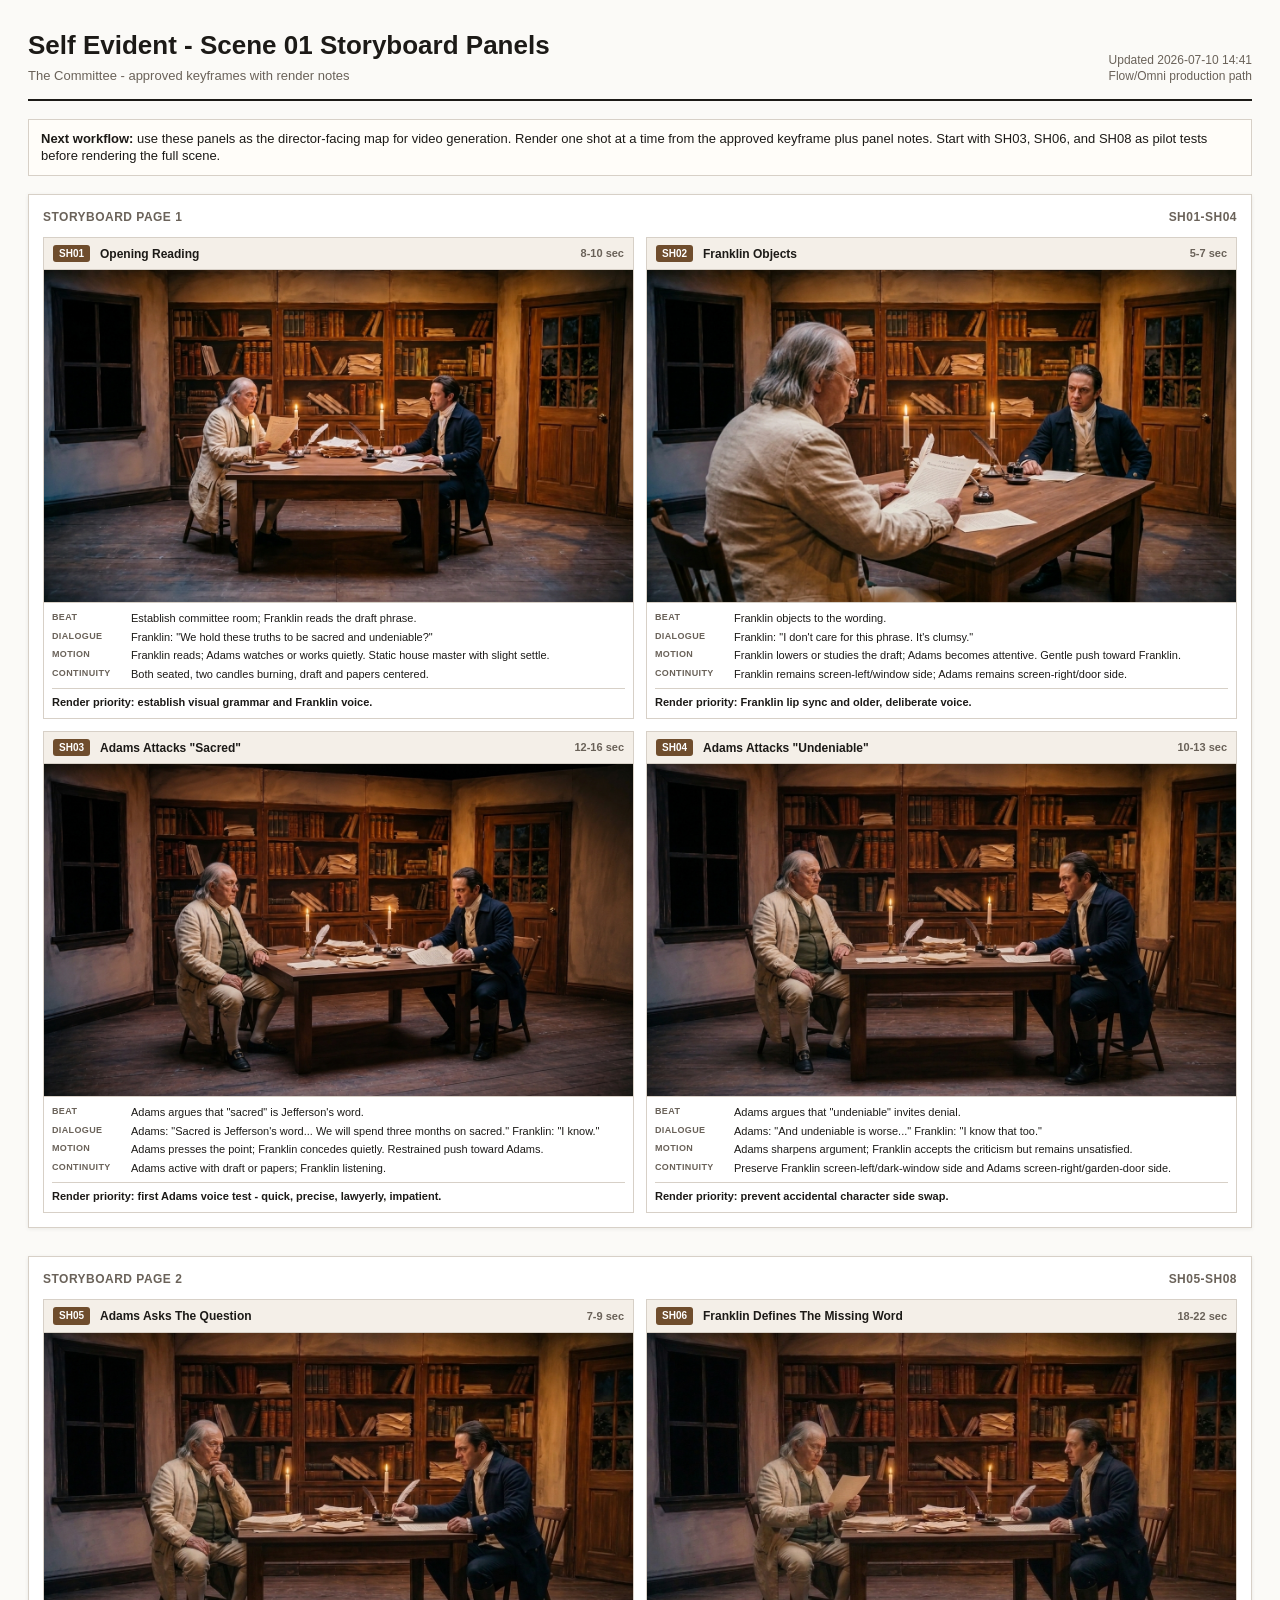
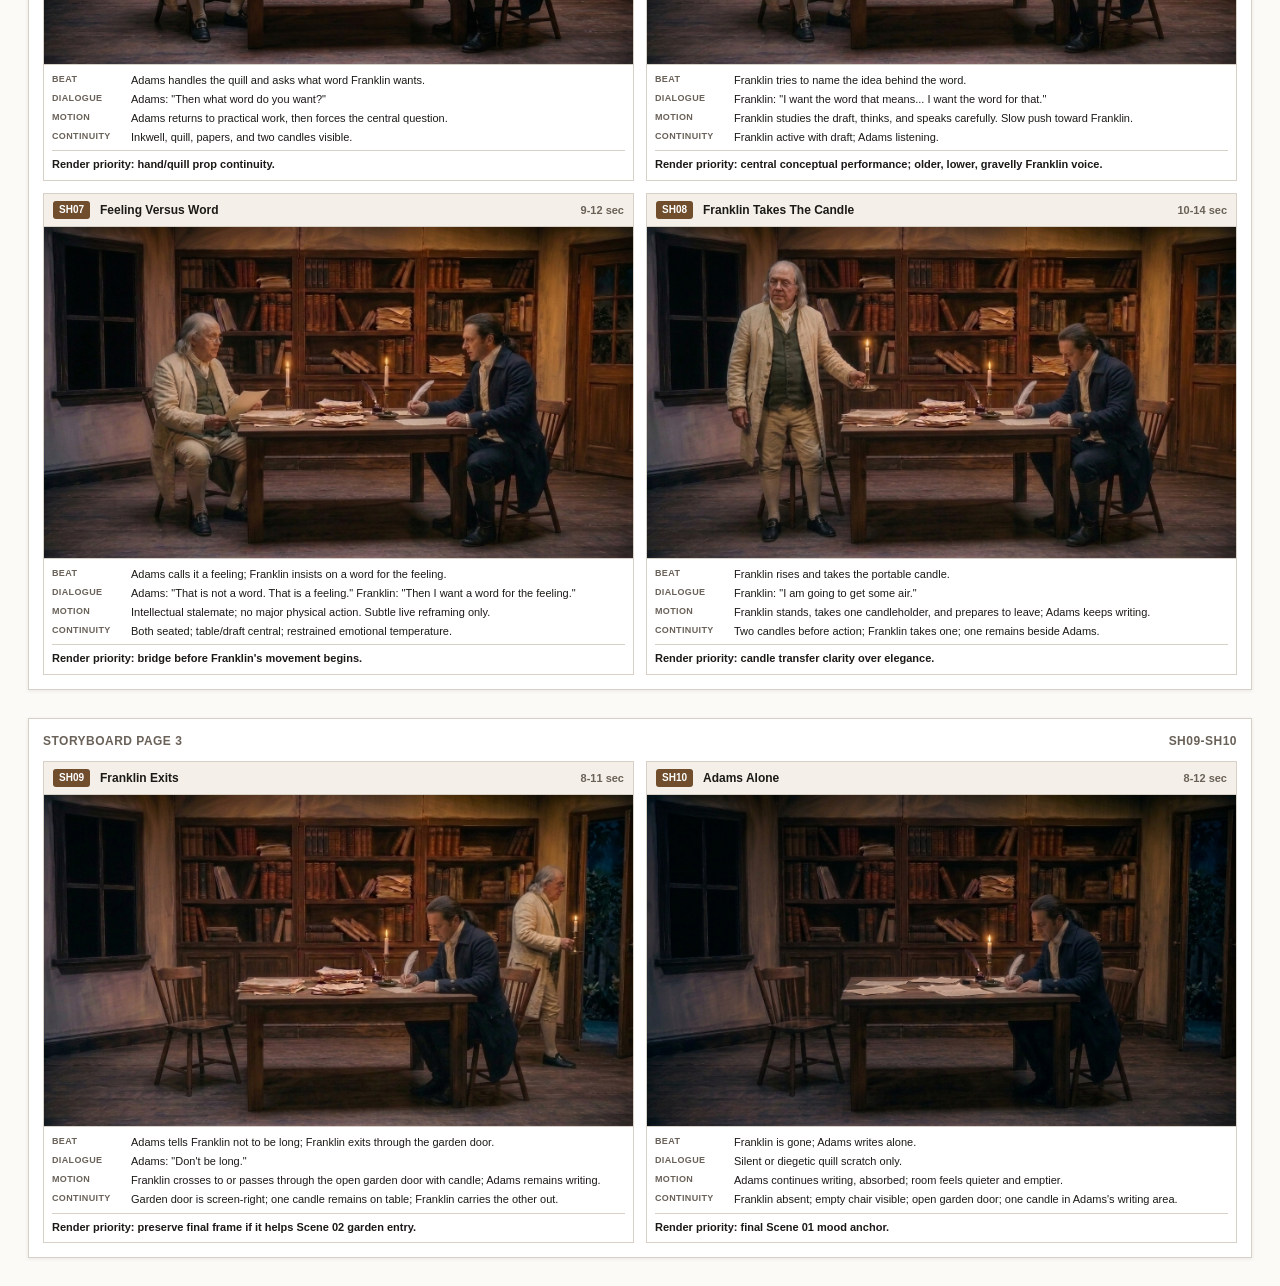
==== self-evident/storyboard/scene-01-storyboard-panels/index.html @ 18ba49cf "Initial commit: Self Evident project site Site content copied from the sites-plugin-sites-openai-bun" ====
<!doctype html>
<html lang="en">
<head>
  <meta charset="utf-8">
  <meta name="viewport" content="width=device-width, initial-scale=1">
  <title>Self Evident - Scene 01 Storyboard Panels</title>
  <style>
    :root {
      --ink: #1c1a17;
      --muted: #6a6259;
      --line: #d7d0c7;
      --paper: #fbfaf7;
      --panel: #ffffff;
      --accent: #6f4d2d;
    }

    * {
      box-sizing: border-box;
    }

    body {
      margin: 0;
      color: var(--ink);
      background: var(--paper);
      font-family: -apple-system, BlinkMacSystemFont, "Segoe UI", sans-serif;
      line-height: 1.35;
    }

    main {
      max-width: 1320px;
      margin: 0 auto;
      padding: 28px;
    }

    header {
      display: grid;
      grid-template-columns: 1fr auto;
      gap: 24px;
      align-items: end;
      border-bottom: 2px solid var(--ink);
      padding-bottom: 14px;
      margin-bottom: 18px;
    }

    h1 {
      margin: 0 0 4px;
      font-size: 26px;
      letter-spacing: 0;
    }

    .subtitle {
      color: var(--muted);
      font-size: 13px;
    }

    .meta {
      color: var(--muted);
      font-size: 12px;
      text-align: right;
    }

    .workflow {
      margin: 0 0 18px;
      padding: 10px 12px;
      border: 1px solid var(--line);
      background: #fffdf9;
      font-size: 13px;
    }

    .storyboard-pages {
      display: grid;
      gap: 28px;
    }

    .storyboard-page {
      background: #fff;
      border: 1px solid var(--line);
      padding: 14px;
      break-inside: avoid;
      page-break-inside: avoid;
      box-shadow: 0 1px 4px rgba(28, 26, 23, .08);
    }

    .page-header {
      display: flex;
      justify-content: space-between;
      gap: 16px;
      align-items: center;
      margin-bottom: 12px;
      color: var(--muted);
      font-size: 12px;
      font-weight: 700;
      text-transform: uppercase;
      letter-spacing: .04em;
    }

    .page-grid {
      display: grid;
      grid-template-columns: repeat(2, minmax(0, 1fr));
      gap: 12px;
    }

    .panel {
      background: var(--panel);
      border: 1px solid var(--line);
      break-inside: avoid;
      page-break-inside: avoid;
    }

    .panel-title {
      display: grid;
      grid-template-columns: auto 1fr auto;
      gap: 10px;
      align-items: center;
      padding: 7px 9px;
      border-bottom: 1px solid var(--line);
      background: #f4efe8;
      font-size: 12px;
      font-weight: 700;
    }

    .shot-id {
      color: #fff;
      background: var(--accent);
      padding: 2px 6px;
      border-radius: 3px;
      font-size: 10px;
      white-space: nowrap;
    }

    .duration {
      color: var(--muted);
      font-weight: 600;
      font-size: 11px;
      white-space: nowrap;
    }

    figure {
      margin: 0;
      background: #15120f;
      border-bottom: 1px solid var(--line);
    }

    img {
      display: block;
      width: 100%;
      aspect-ratio: 16 / 9;
      object-fit: cover;
    }

    .notes {
      display: grid;
      gap: 4px;
      padding: 8px;
      font-size: 11px;
    }

    .row {
      display: grid;
      grid-template-columns: 72px 1fr;
      gap: 7px;
    }

    .label {
      color: var(--muted);
      font-weight: 700;
      text-transform: uppercase;
      font-size: 9px;
      letter-spacing: .04em;
    }

    .priority {
      border-top: 1px solid var(--line);
      margin-top: 2px;
      padding-top: 6px;
      color: var(--ink);
      font-weight: 600;
    }

    @media print {
      body {
        background: #fff;
      }

      main {
        max-width: none;
        padding: 8mm;
      }

      .storyboard-pages {
        gap: 0;
      }

      .storyboard-page {
        min-height: 260mm;
        box-shadow: none;
        border: 0;
        padding: 0;
        page-break-after: always;
      }

      .panel {
        break-inside: avoid;
        page-break-inside: avoid;
      }

      .workflow {
        break-after: avoid;
      }
    }

    @media (max-width: 860px) {
      main {
        padding: 16px;
      }

      header,
      .page-grid {
        grid-template-columns: 1fr;
      }

      .storyboard-page {
        padding: 10px;
      }

      .meta {
        text-align: left;
      }
    }
  </style>
</head>
<body>
  <main>
    <header>
      <div>
        <h1>Self Evident - Scene 01 Storyboard Panels</h1>
        <div class="subtitle">The Committee - approved keyframes with render notes</div>
      </div>
      <div class="meta">
        Updated 2026-07-10 14:41<br>
        Flow/Omni production path
      </div>
    </header>

    <section class="workflow">
      <strong>Next workflow:</strong> use these panels as the director-facing map for video generation. Render one shot at a time from the approved keyframe plus panel notes. Start with SH03, SH06, and SH08 as pilot tests before rendering the full scene.
    </section>

    <section class="storyboard-pages">
      <section class="storyboard-page">
        <div class="page-header"><span>Storyboard Page 1</span><span>SH01-SH04</span></div>
        <div class="page-grid">
      <article class="panel">
        <div class="panel-title"><span class="shot-id">SH01</span><span>Opening Reading</span><span class="duration">8-10 sec</span></div>
        <figure><img src="../../keyframes/SE_S01_SH01_KF_v01.png" alt="SH01 keyframe"></figure>
        <div class="notes">
          <div class="row"><div class="label">Beat</div><div>Establish committee room; Franklin reads the draft phrase.</div></div>
          <div class="row"><div class="label">Dialogue</div><div>Franklin: "We hold these truths to be sacred and undeniable?"</div></div>
          <div class="row"><div class="label">Motion</div><div>Franklin reads; Adams watches or works quietly. Static house master with slight settle.</div></div>
          <div class="row"><div class="label">Continuity</div><div>Both seated, two candles burning, draft and papers centered.</div></div>
          <div class="priority">Render priority: establish visual grammar and Franklin voice.</div>
        </div>
      </article>

      <article class="panel">
        <div class="panel-title"><span class="shot-id">SH02</span><span>Franklin Objects</span><span class="duration">5-7 sec</span></div>
        <figure><img src="../../keyframes/SE_S01_SH02_KF_v01.png" alt="SH02 keyframe"></figure>
        <div class="notes">
          <div class="row"><div class="label">Beat</div><div>Franklin objects to the wording.</div></div>
          <div class="row"><div class="label">Dialogue</div><div>Franklin: "I don't care for this phrase. It's clumsy."</div></div>
          <div class="row"><div class="label">Motion</div><div>Franklin lowers or studies the draft; Adams becomes attentive. Gentle push toward Franklin.</div></div>
          <div class="row"><div class="label">Continuity</div><div>Franklin remains screen-left/window side; Adams remains screen-right/door side.</div></div>
          <div class="priority">Render priority: Franklin lip sync and older, deliberate voice.</div>
        </div>
      </article>

      <article class="panel">
        <div class="panel-title"><span class="shot-id">SH03</span><span>Adams Attacks "Sacred"</span><span class="duration">12-16 sec</span></div>
        <figure><img src="../../keyframes/SE_S01_SH03_KF_v01.png" alt="SH03 keyframe"></figure>
        <div class="notes">
          <div class="row"><div class="label">Beat</div><div>Adams argues that "sacred" is Jefferson's word.</div></div>
          <div class="row"><div class="label">Dialogue</div><div>Adams: "Sacred is Jefferson's word... We will spend three months on sacred." Franklin: "I know."</div></div>
          <div class="row"><div class="label">Motion</div><div>Adams presses the point; Franklin concedes quietly. Restrained push toward Adams.</div></div>
          <div class="row"><div class="label">Continuity</div><div>Adams active with draft or papers; Franklin listening.</div></div>
          <div class="priority">Render priority: first Adams voice test - quick, precise, lawyerly, impatient.</div>
        </div>
      </article>

      <article class="panel">
        <div class="panel-title"><span class="shot-id">SH04</span><span>Adams Attacks "Undeniable"</span><span class="duration">10-13 sec</span></div>
        <figure><img src="../../keyframes/SE_S01_SH04_KF_v01.png" alt="SH04 keyframe"></figure>
        <div class="notes">
          <div class="row"><div class="label">Beat</div><div>Adams argues that "undeniable" invites denial.</div></div>
          <div class="row"><div class="label">Dialogue</div><div>Adams: "And undeniable is worse..." Franklin: "I know that too."</div></div>
          <div class="row"><div class="label">Motion</div><div>Adams sharpens argument; Franklin accepts the criticism but remains unsatisfied.</div></div>
          <div class="row"><div class="label">Continuity</div><div>Preserve Franklin screen-left/dark-window side and Adams screen-right/garden-door side.</div></div>
          <div class="priority">Render priority: prevent accidental character side swap.</div>
        </div>
      </article>

        </div>
      </section>

      <section class="storyboard-page">
        <div class="page-header"><span>Storyboard Page 2</span><span>SH05-SH08</span></div>
        <div class="page-grid">

      <article class="panel">
        <div class="panel-title"><span class="shot-id">SH05</span><span>Adams Asks The Question</span><span class="duration">7-9 sec</span></div>
        <figure><img src="../../keyframes/SE_S01_SH05_KF_v01.png" alt="SH05 keyframe"></figure>
        <div class="notes">
          <div class="row"><div class="label">Beat</div><div>Adams handles the quill and asks what word Franklin wants.</div></div>
          <div class="row"><div class="label">Dialogue</div><div>Adams: "Then what word do you want?"</div></div>
          <div class="row"><div class="label">Motion</div><div>Adams returns to practical work, then forces the central question.</div></div>
          <div class="row"><div class="label">Continuity</div><div>Inkwell, quill, papers, and two candles visible.</div></div>
          <div class="priority">Render priority: hand/quill prop continuity.</div>
        </div>
      </article>

      <article class="panel">
        <div class="panel-title"><span class="shot-id">SH06</span><span>Franklin Defines The Missing Word</span><span class="duration">18-22 sec</span></div>
        <figure><img src="../../keyframes/SE_S01_SH06_KF_v01.png" alt="SH06 keyframe"></figure>
        <div class="notes">
          <div class="row"><div class="label">Beat</div><div>Franklin tries to name the idea behind the word.</div></div>
          <div class="row"><div class="label">Dialogue</div><div>Franklin: "I want the word that means... I want the word for that."</div></div>
          <div class="row"><div class="label">Motion</div><div>Franklin studies the draft, thinks, and speaks carefully. Slow push toward Franklin.</div></div>
          <div class="row"><div class="label">Continuity</div><div>Franklin active with draft; Adams listening.</div></div>
          <div class="priority">Render priority: central conceptual performance; older, lower, gravelly Franklin voice.</div>
        </div>
      </article>

      <article class="panel">
        <div class="panel-title"><span class="shot-id">SH07</span><span>Feeling Versus Word</span><span class="duration">9-12 sec</span></div>
        <figure><img src="../../keyframes/SE_S01_SH07_KF_v01.png" alt="SH07 keyframe"></figure>
        <div class="notes">
          <div class="row"><div class="label">Beat</div><div>Adams calls it a feeling; Franklin insists on a word for the feeling.</div></div>
          <div class="row"><div class="label">Dialogue</div><div>Adams: "That is not a word. That is a feeling." Franklin: "Then I want a word for the feeling."</div></div>
          <div class="row"><div class="label">Motion</div><div>Intellectual stalemate; no major physical action. Subtle live reframing only.</div></div>
          <div class="row"><div class="label">Continuity</div><div>Both seated; table/draft central; restrained emotional temperature.</div></div>
          <div class="priority">Render priority: bridge before Franklin's movement begins.</div>
        </div>
      </article>

      <article class="panel">
        <div class="panel-title"><span class="shot-id">SH08</span><span>Franklin Takes The Candle</span><span class="duration">10-14 sec</span></div>
        <figure><img src="../../keyframes/SE_S01_SH08_KF_v01.png" alt="SH08 keyframe"></figure>
        <div class="notes">
          <div class="row"><div class="label">Beat</div><div>Franklin rises and takes the portable candle.</div></div>
          <div class="row"><div class="label">Dialogue</div><div>Franklin: "I am going to get some air."</div></div>
          <div class="row"><div class="label">Motion</div><div>Franklin stands, takes one candleholder, and prepares to leave; Adams keeps writing.</div></div>
          <div class="row"><div class="label">Continuity</div><div>Two candles before action; Franklin takes one; one remains beside Adams.</div></div>
          <div class="priority">Render priority: candle transfer clarity over elegance.</div>
        </div>
      </article>

        </div>
      </section>

      <section class="storyboard-page">
        <div class="page-header"><span>Storyboard Page 3</span><span>SH09-SH10</span></div>
        <div class="page-grid">

      <article class="panel">
        <div class="panel-title"><span class="shot-id">SH09</span><span>Franklin Exits</span><span class="duration">8-11 sec</span></div>
        <figure><img src="../../keyframes/SE_S01_SH09_KF_v01.png" alt="SH09 keyframe"></figure>
        <div class="notes">
          <div class="row"><div class="label">Beat</div><div>Adams tells Franklin not to be long; Franklin exits through the garden door.</div></div>
          <div class="row"><div class="label">Dialogue</div><div>Adams: "Don't be long."</div></div>
          <div class="row"><div class="label">Motion</div><div>Franklin crosses to or passes through the open garden door with candle; Adams remains writing.</div></div>
          <div class="row"><div class="label">Continuity</div><div>Garden door is screen-right; one candle remains on table; Franklin carries the other out.</div></div>
          <div class="priority">Render priority: preserve final frame if it helps Scene 02 garden entry.</div>
        </div>
      </article>

      <article class="panel">
        <div class="panel-title"><span class="shot-id">SH10</span><span>Adams Alone</span><span class="duration">8-12 sec</span></div>
        <figure><img src="../../keyframes/SE_S01_SH10_KF_v01.png" alt="SH10 keyframe"></figure>
        <div class="notes">
          <div class="row"><div class="label">Beat</div><div>Franklin is gone; Adams writes alone.</div></div>
          <div class="row"><div class="label">Dialogue</div><div>Silent or diegetic quill scratch only.</div></div>
          <div class="row"><div class="label">Motion</div><div>Adams continues writing, absorbed; room feels quieter and emptier.</div></div>
          <div class="row"><div class="label">Continuity</div><div>Franklin absent; empty chair visible; open garden door; one candle in Adams's writing area.</div></div>
          <div class="priority">Render priority: final Scene 01 mood anchor.</div>
        </div>
      </article>

        </div>
      </section>
    </section>
  </main>
</body>
</html>
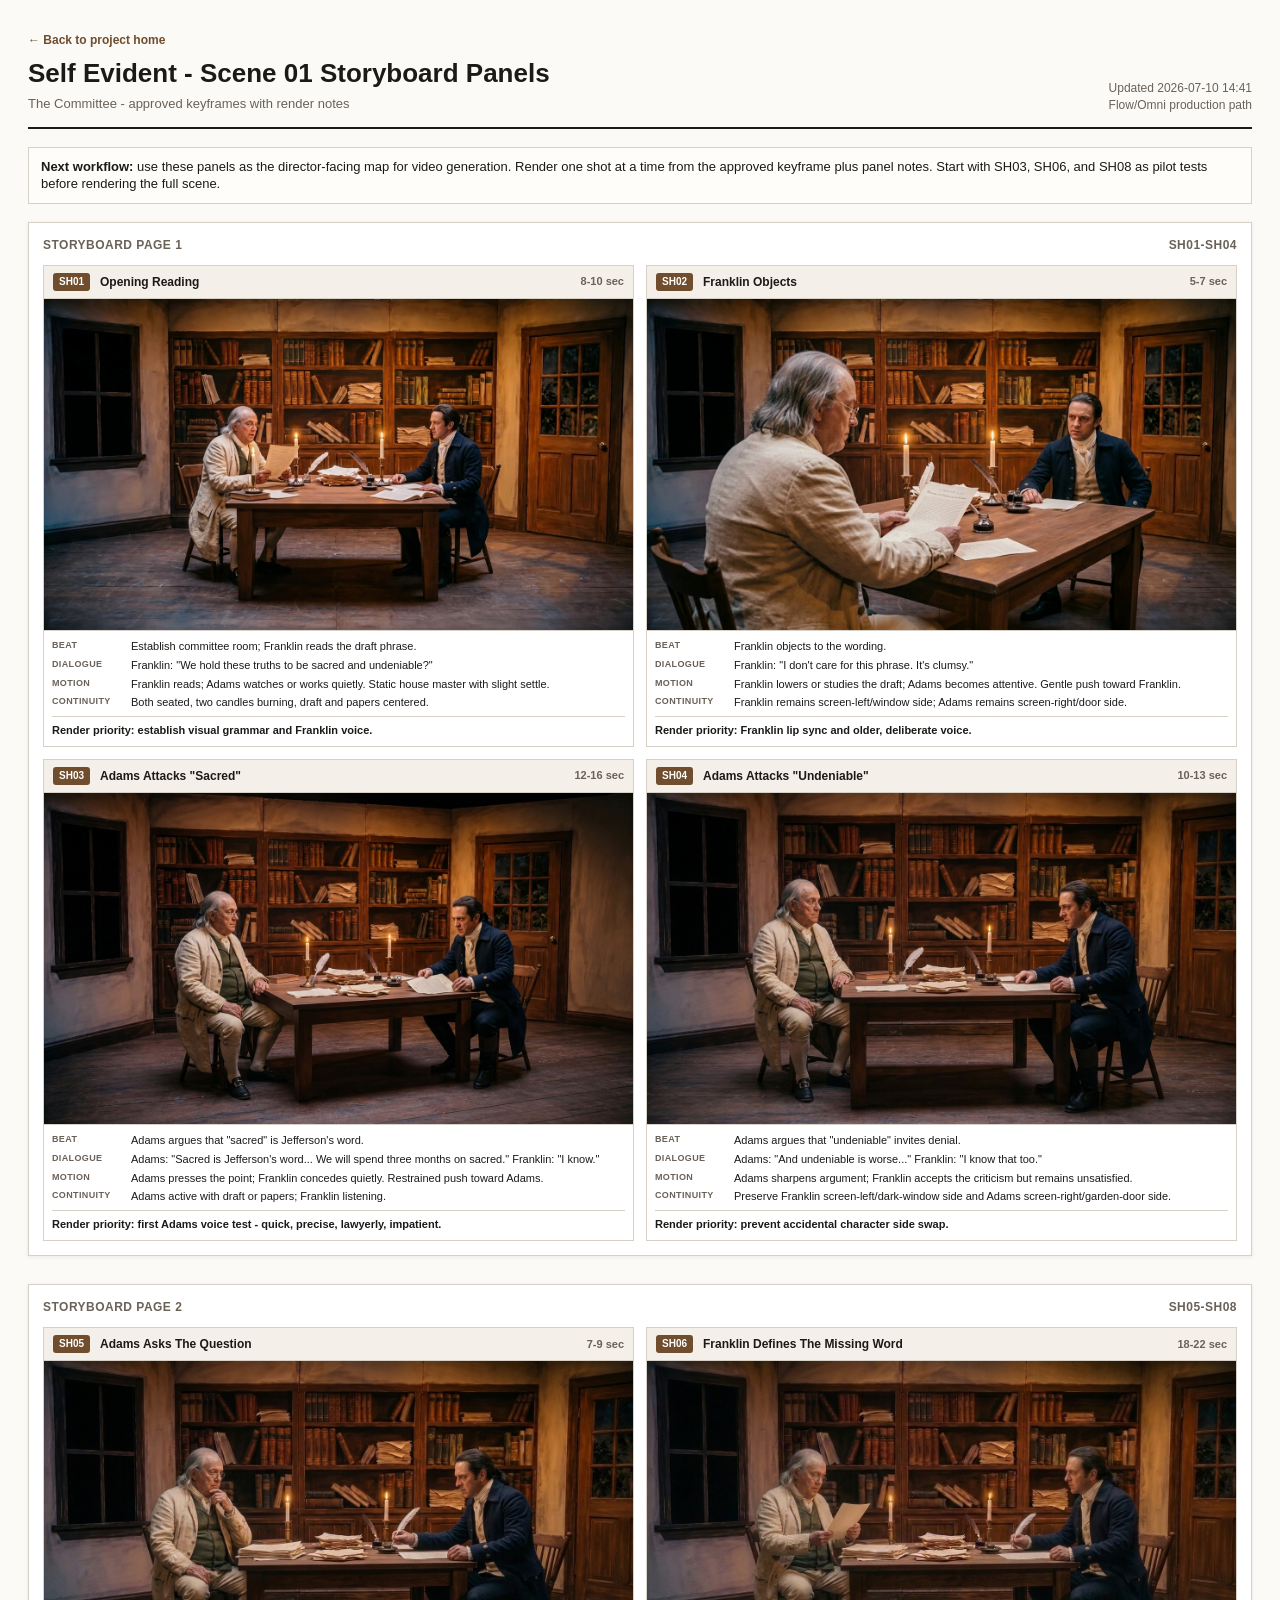
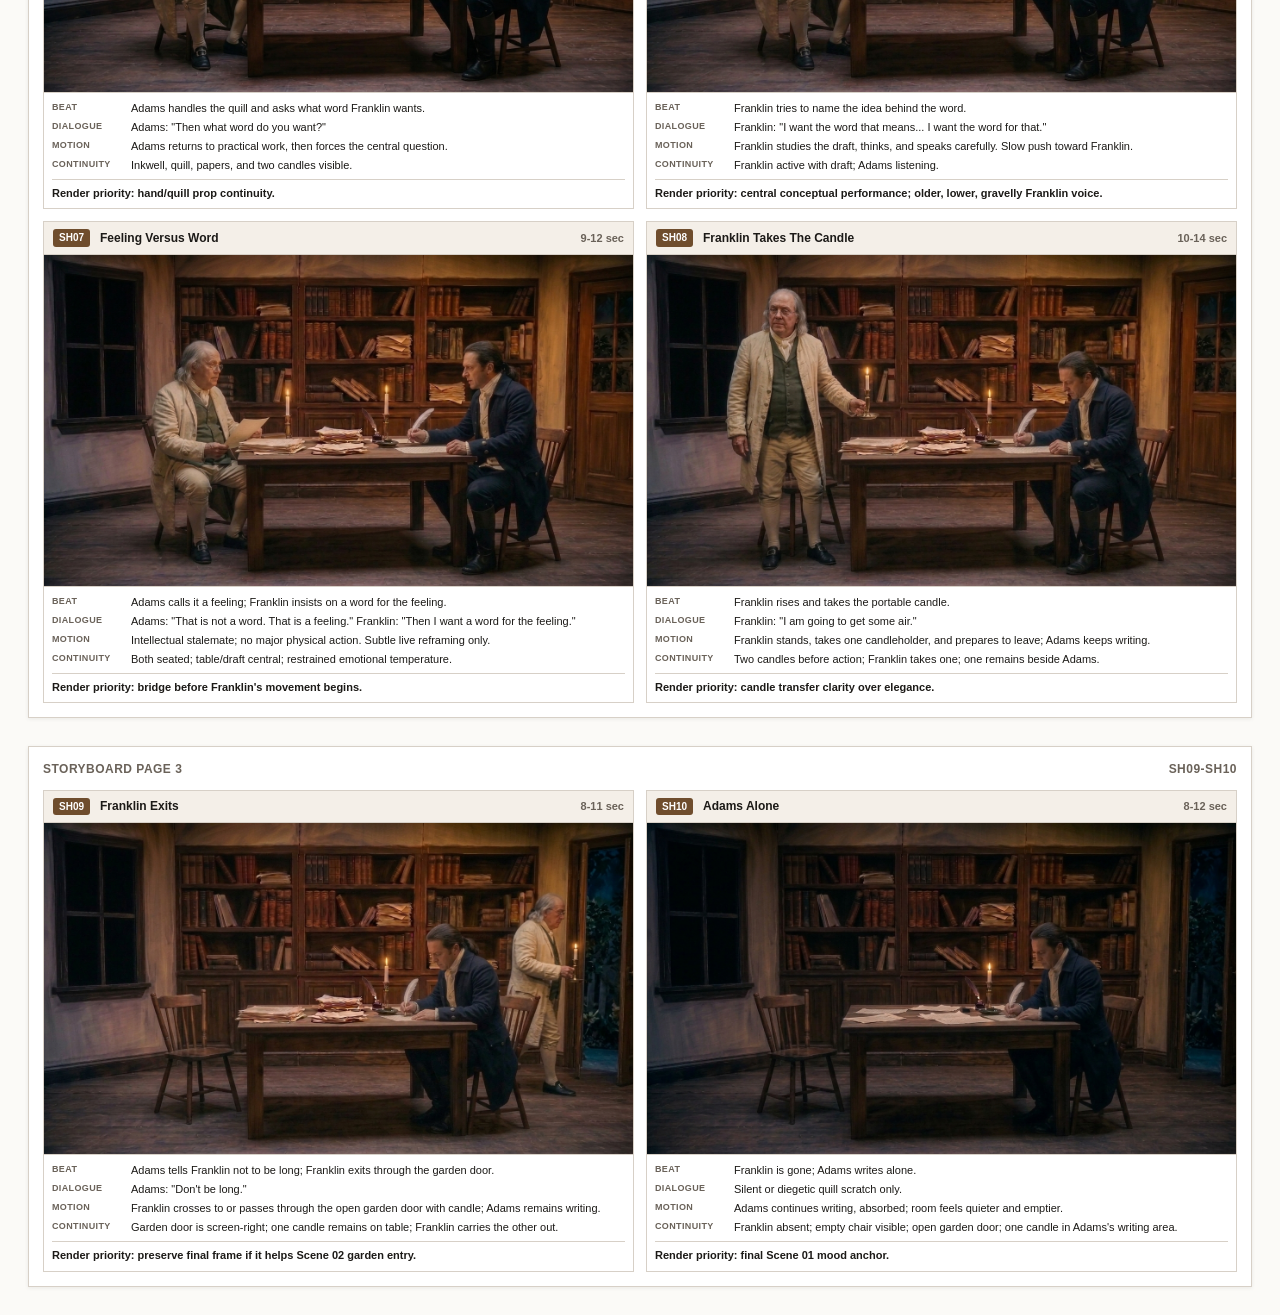
==== commit 4661ab13: "Add back-to-home link on storyboard pages" ====
--- a/self-evident/storyboard/scene-01-storyboard-panels/index.html
+++ b/self-evident/storyboard/scene-01-storyboard-panels/index.html
@@ -48,6 +48,19 @@
       letter-spacing: 0;
     }
 
+    .home-link {
+      display: inline-block;
+      margin-bottom: 8px;
+      color: var(--accent);
+      font-size: 12px;
+      font-weight: 700;
+      text-decoration: none;
+    }
+
+    .home-link:hover {
+      text-decoration: underline;
+    }
+
     .subtitle {
       color: var(--muted);
       font-size: 13px;
@@ -233,6 +246,7 @@
   <main>
     <header>
       <div>
+        <a class="home-link" href="../../../index.html">&larr; Back to project home</a>
         <h1>Self Evident - Scene 01 Storyboard Panels</h1>
         <div class="subtitle">The Committee - approved keyframes with render notes</div>
       </div>
